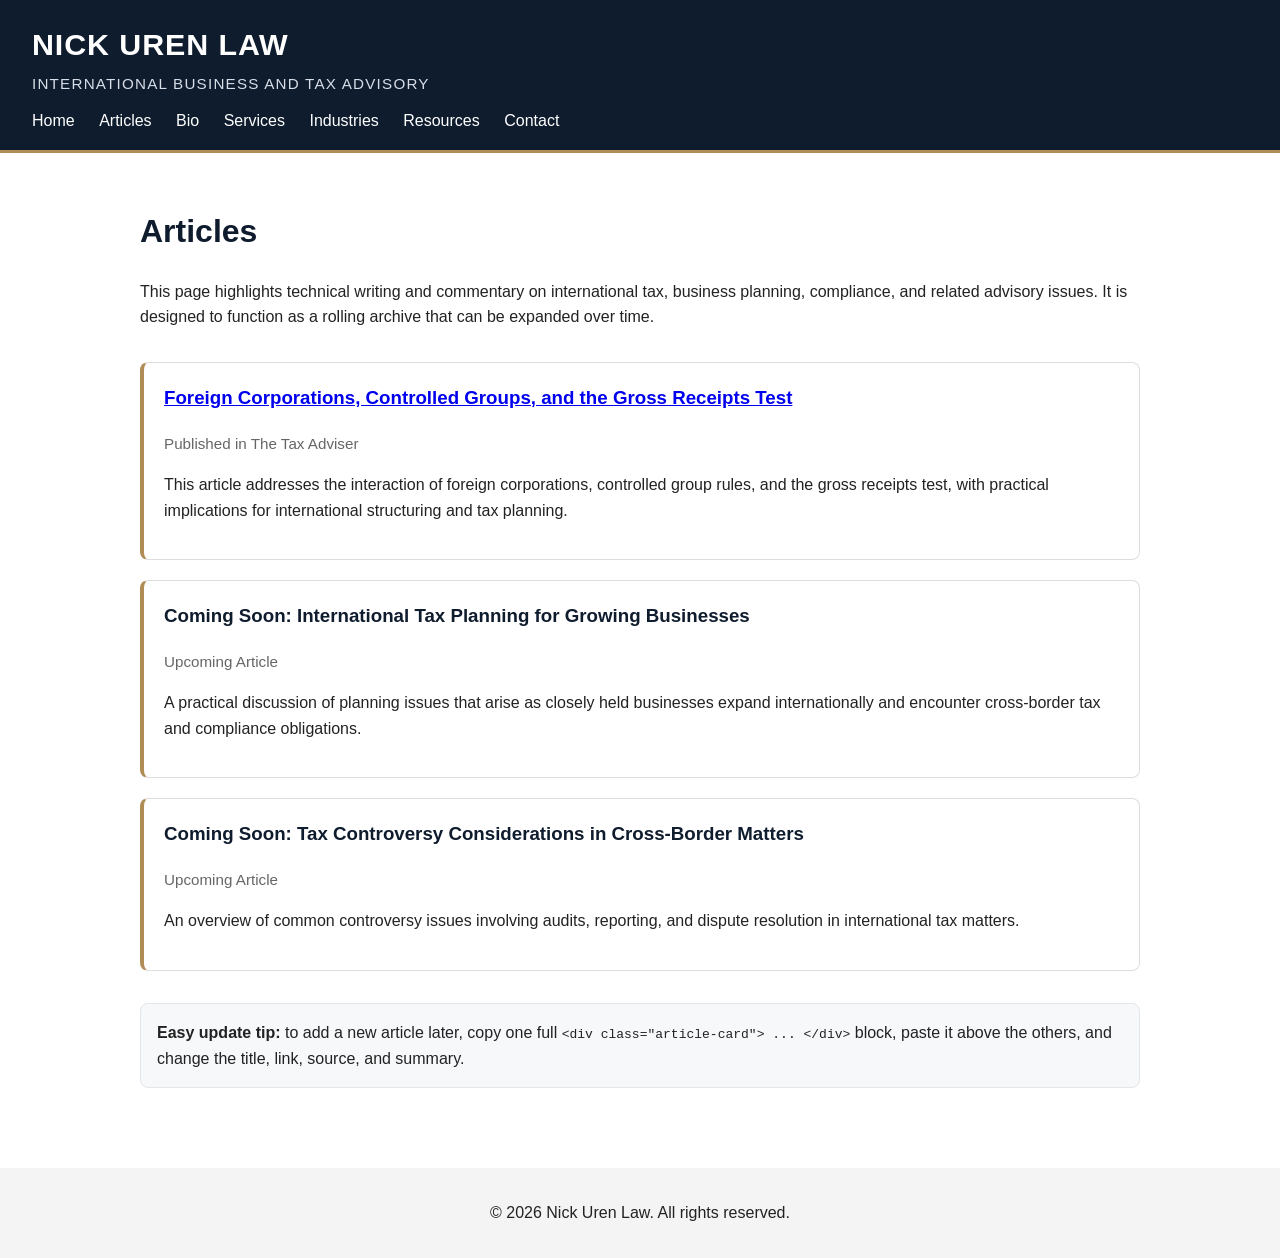
==== articles.html @ fe116cc5 "Add files via upload" ====
<!DOCTYPE html>
<html lang="en">
<head>
  <meta charset="UTF-8">
  <meta name="viewport" content="width=device-width, initial-scale=1.0">
  <title>Articles | Nick Uren Law</title>
  <style>
    body { font-family: Arial, sans-serif; margin: 0; line-height: 1.6; background: #ffffff; color: #222; }
    header {
      background: #0f1c2e;
      color: white;
      padding: 1.25rem 2rem 1rem 2rem;
      border-bottom: 3px solid #b08d57;
    }
    .brand { margin-bottom: 0.75rem; }
    .brand-name {
      font-size: 1.9rem;
      font-weight: 700;
      letter-spacing: 0.03em;
      text-transform: uppercase;
    }
    .brand-tagline {
      font-size: 0.95rem;
      color: #d7dee8;
      letter-spacing: 0.08em;
      text-transform: uppercase;
      margin-top: 0.2rem;
    }
    nav a { color: white; margin-right: 20px; text-decoration: none; font-weight: 500; }
    nav a:hover { text-decoration: underline; }
    .container { padding: 2rem; max-width: 1000px; margin: auto; }
    h1, h2 { color: #0f1c2e; }
    .intro { margin-bottom: 2rem; }
    .article-card {
      border: 1px solid #ddd;
      border-left: 4px solid #b08d57;
      padding: 1.25rem;
      margin-bottom: 1.25rem;
      border-radius: 8px;
      background: #fff;
    }
    .article-card h3 { margin-top: 0; color: #0f1c2e; }
    .article-meta {
      font-size: 0.95rem;
      color: #666;
      margin-bottom: 0.75rem;
    }
    .note {
      background: #f7f8fa;
      border: 1px solid #e2e5ea;
      border-radius: 8px;
      padding: 1rem;
      margin-top: 2rem;
    }
    footer { background: #f4f4f4; text-align: center; padding: 1rem; margin-top: 3rem; }
  </style>
</head>
<body>

<header>
  <div class="brand">
    <div class="brand-name">Nick Uren Law</div>
    <div class="brand-tagline">International Business and Tax Advisory</div>
  </div>
  <nav>
    <a href="index.html">Home</a>
    <a href="articles.html">Articles</a>
    <a href="bio.html">Bio</a>
    <a href="services.html">Services</a>
    <a href="industries.html">Industries</a>
    <a href="resources.html">Resources</a>
    <a href="contact.html">Contact</a>
  </nav>
</header>

<div class="container">
  <h1>Articles</h1>
  <div class="intro">
    <p>This page highlights technical writing and commentary on international tax, business planning, compliance, and related advisory issues. It is designed to function as a rolling archive that can be expanded over time.</p>
  </div>

  <div class="article-card">
    <h3>
      <a href="https://editions.thetaxadviser.com/article/Foreign+corporations%2C+controlled+groups%2C+and+the+gross+receipts+test/4680540/808397/article.html" target="_blank">
        Foreign Corporations, Controlled Groups, and the Gross Receipts Test
      </a>
    </h3>
    <div class="article-meta">Published in The Tax Adviser</div>
    <p>This article addresses the interaction of foreign corporations, controlled group rules, and the gross receipts test, with practical implications for international structuring and tax planning.</p>
  </div>

  <div class="article-card">
    <h3>Coming Soon: International Tax Planning for Growing Businesses</h3>
    <div class="article-meta">Upcoming Article</div>
    <p>A practical discussion of planning issues that arise as closely held businesses expand internationally and encounter cross-border tax and compliance obligations.</p>
  </div>

  <div class="article-card">
    <h3>Coming Soon: Tax Controversy Considerations in Cross-Border Matters</h3>
    <div class="article-meta">Upcoming Article</div>
    <p>An overview of common controversy issues involving audits, reporting, and dispute resolution in international tax matters.</p>
  </div>

  <div class="note">
    <strong>Easy update tip:</strong> to add a new article later, copy one full <code>&lt;div class="article-card"&gt; ... &lt;/div&gt;</code> block, paste it above the others, and change the title, link, source, and summary.
  </div>
</div>

<footer>
  <p>&copy; 2026 Nick Uren Law. All rights reserved.</p>
</footer>

</body>
</html>
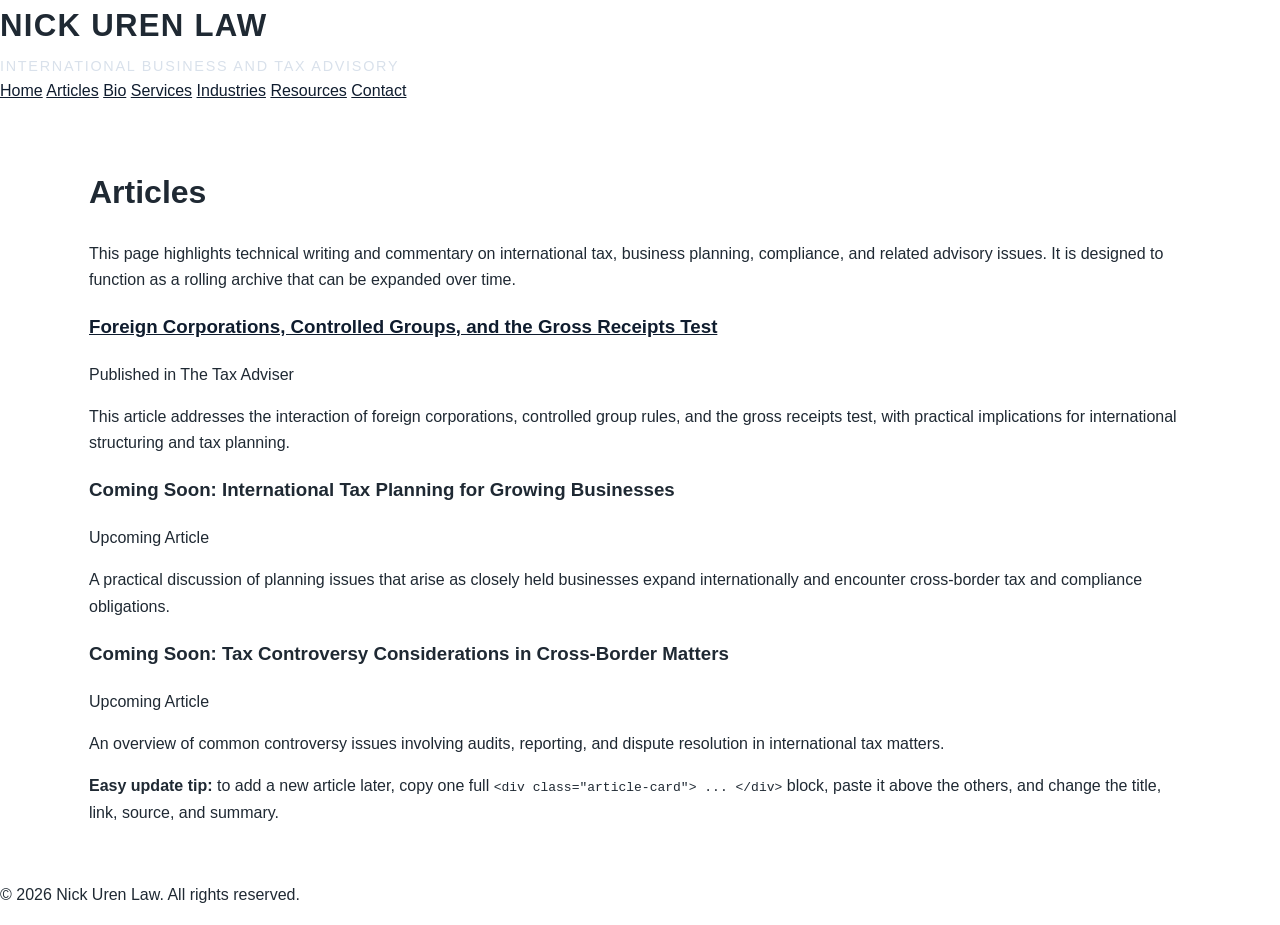
==== commit d737d9f7: "Update articles.html" ====
--- a/articles.html
+++ b/articles.html
@@ -1,59 +1,10 @@
 <!DOCTYPE html>
 <html lang="en">
 <head>
+<link rel="stylesheet" href="styles.css">
   <meta charset="UTF-8">
   <meta name="viewport" content="width=device-width, initial-scale=1.0">
   <title>Articles | Nick Uren Law</title>
-  <style>
-    body { font-family: Arial, sans-serif; margin: 0; line-height: 1.6; background: #ffffff; color: #222; }
-    header {
-      background: #0f1c2e;
-      color: white;
-      padding: 1.25rem 2rem 1rem 2rem;
-      border-bottom: 3px solid #b08d57;
-    }
-    .brand { margin-bottom: 0.75rem; }
-    .brand-name {
-      font-size: 1.9rem;
-      font-weight: 700;
-      letter-spacing: 0.03em;
-      text-transform: uppercase;
-    }
-    .brand-tagline {
-      font-size: 0.95rem;
-      color: #d7dee8;
-      letter-spacing: 0.08em;
-      text-transform: uppercase;
-      margin-top: 0.2rem;
-    }
-    nav a { color: white; margin-right: 20px; text-decoration: none; font-weight: 500; }
-    nav a:hover { text-decoration: underline; }
-    .container { padding: 2rem; max-width: 1000px; margin: auto; }
-    h1, h2 { color: #0f1c2e; }
-    .intro { margin-bottom: 2rem; }
-    .article-card {
-      border: 1px solid #ddd;
-      border-left: 4px solid #b08d57;
-      padding: 1.25rem;
-      margin-bottom: 1.25rem;
-      border-radius: 8px;
-      background: #fff;
-    }
-    .article-card h3 { margin-top: 0; color: #0f1c2e; }
-    .article-meta {
-      font-size: 0.95rem;
-      color: #666;
-      margin-bottom: 0.75rem;
-    }
-    .note {
-      background: #f7f8fa;
-      border: 1px solid #e2e5ea;
-      border-radius: 8px;
-      padding: 1rem;
-      margin-top: 2rem;
-    }
-    footer { background: #f4f4f4; text-align: center; padding: 1rem; margin-top: 3rem; }
-  </style>
 </head>
 <body>
 
@@ -111,4 +62,4 @@
 </footer>
 
 </body>
-</html>+</html>
--- a/styles.css
+++ b/styles.css
@@ -0,0 +1,355 @@
+:root {
+  --navy: #0f1c2e;
+  --navy-2: #16263c;
+  --gold: #b08d57;
+  --gold-light: #d7c19a;
+  --text: #1f2933;
+  --muted: #5b6773;
+  --line: #d9dee5;
+  --soft: #f5f7fa;
+  --white: #ffffff;
+  --shadow: 0 10px 30px rgba(15, 28, 46, 0.08);
+}
+
+* {
+  box-sizing: border-box;
+}
+
+html {
+  scroll-behavior: smooth;
+}
+
+body {
+  margin: 0;
+  font-family: Arial, sans-serif;
+  color: var(--text);
+  background: #ffffff;
+  line-height: 1.65;
+}
+
+a {
+  color: var(--navy);
+}
+
+a:hover {
+  opacity: 0.85;
+}
+
+.site-header {
+  background: linear-gradient(180deg, var(--navy), var(--navy-2));
+  color: var(--white);
+  border-bottom: 3px solid var(--gold);
+  position: sticky;
+  top: 0;
+  z-index: 1000;
+}
+
+.header-inner {
+  max-width: 1150px;
+  margin: 0 auto;
+  padding: 1.1rem 1.5rem 0.95rem 1.5rem;
+}
+
+.brand-link {
+  display: inline-block;
+  text-decoration: none;
+  color: var(--white);
+  margin-bottom: 0.8rem;
+}
+
+.brand-name {
+  font-size: 1.95rem;
+  font-weight: 700;
+  letter-spacing: 0.04em;
+  text-transform: uppercase;
+}
+
+.brand-tagline {
+  font-size: 0.9rem;
+  color: #d9e1eb;
+  letter-spacing: 0.12em;
+  text-transform: uppercase;
+  margin-top: 0.2rem;
+}
+
+.site-nav {
+  display: flex;
+  flex-wrap: wrap;
+  gap: 1rem 1.25rem;
+}
+
+.site-nav a {
+  color: var(--white);
+  text-decoration: none;
+  font-weight: 600;
+  font-size: 0.98rem;
+  padding-bottom: 0.2rem;
+  border-bottom: 2px solid transparent;
+}
+
+.site-nav a:hover,
+.site-nav a.active {
+  border-bottom-color: var(--gold-light);
+}
+
+.container {
+  max-width: 1150px;
+  margin: 0 auto;
+  padding: 2.5rem 1.5rem;
+}
+
+.hero {
+  display: grid;
+  grid-template-columns: 280px 1fr;
+  gap: 2.5rem;
+  align-items: center;
+  padding: 2rem;
+  background: linear-gradient(180deg, #ffffff, #fbfcfe);
+  border: 1px solid var(--line);
+  border-radius: 14px;
+  box-shadow: var(--shadow);
+}
+
+.hero img {
+  width: 100%;
+  max-width: 280px;
+  border-radius: 12px;
+  border: 1px solid var(--line);
+}
+
+.eyebrow {
+  color: var(--gold);
+  text-transform: uppercase;
+  letter-spacing: 0.12em;
+  font-size: 0.85rem;
+  font-weight: 700;
+}
+
+.hero h1,
+.page-title {
+  font-family: Georgia, "Times New Roman", serif;
+  color: var(--navy);
+  line-height: 1.15;
+  margin: 0.4rem 0 1rem 0;
+}
+
+.hero h1 {
+  font-size: 2.5rem;
+}
+
+.lead {
+  font-size: 1.1rem;
+  color: var(--muted);
+  max-width: 740px;
+}
+
+.hero-actions {
+  display: flex;
+  flex-wrap: wrap;
+  gap: 0.85rem;
+  margin-top: 1.25rem;
+}
+
+.button-primary,
+.button-secondary {
+  display: inline-block;
+  text-decoration: none;
+  padding: 0.85rem 1.15rem;
+  border-radius: 8px;
+  font-weight: 700;
+}
+
+.button-primary {
+  background: var(--navy);
+  color: var(--white);
+}
+
+.button-secondary {
+  background: var(--soft);
+  color: var(--navy);
+  border: 1px solid var(--line);
+}
+
+.credential-strip {
+  display: grid;
+  grid-template-columns: repeat(4, 1fr);
+  gap: 1rem;
+  margin-top: 1.5rem;
+}
+
+.credential {
+  background: var(--soft);
+  border: 1px solid var(--line);
+  border-radius: 10px;
+  padding: 1rem;
+  font-size: 0.96rem;
+  color: var(--navy);
+  font-weight: 600;
+}
+
+.section {
+  margin-top: 3rem;
+}
+
+.section-title {
+  font-family: Georgia, "Times New Roman", serif;
+  color: var(--navy);
+  font-size: 1.85rem;
+  margin-bottom: 0.5rem;
+}
+
+.section-intro {
+  color: var(--muted);
+  max-width: 760px;
+  margin-bottom: 1.35rem;
+}
+
+.grid-3 {
+  display: grid;
+  grid-template-columns: repeat(3, 1fr);
+  gap: 1.25rem;
+}
+
+.grid-2 {
+  display: grid;
+  grid-template-columns: repeat(2, 1fr);
+  gap: 1.25rem;
+}
+
+.card {
+  background: var(--white);
+  border: 1px solid var(--line);
+  border-radius: 12px;
+  padding: 1.35rem;
+  box-shadow: var(--shadow);
+}
+
+.card h3,
+.card h2 {
+  margin-top: 0;
+  color: var(--navy);
+  font-family: Georgia, "Times New Roman", serif;
+}
+
+.card p:last-child {
+  margin-bottom: 0;
+}
+
+.list-clean {
+  margin: 0;
+  padding-left: 1.1rem;
+}
+
+.band {
+  background: var(--soft);
+  border-top: 1px solid var(--line);
+  border-bottom: 1px solid var(--line);
+}
+
+.quote-box {
+  background: #fcfbf8;
+  border-left: 4px solid var(--gold);
+  border-radius: 10px;
+  padding: 1.25rem;
+  color: var(--muted);
+}
+
+.site-footer {
+  margin-top: 4rem;
+  background: var(--navy);
+  color: #e7edf5;
+  border-top: 3px solid var(--gold);
+}
+
+.footer-inner {
+  max-width: 1150px;
+  margin: 0 auto;
+  padding: 2rem 1.5rem;
+}
+
+.footer-grid {
+  display: grid;
+  grid-template-columns: 1.4fr 1fr 1fr;
+  gap: 1.5rem;
+}
+
+.site-footer h4 {
+  margin-top: 0;
+  margin-bottom: 0.7rem;
+  color: #ffffff;
+  font-size: 1rem;
+}
+
+.site-footer a {
+  color: #e7edf5;
+  text-decoration: none;
+}
+
+.site-footer a:hover {
+  text-decoration: underline;
+}
+
+.footer-links,
+.footer-meta {
+  list-style: none;
+  padding: 0;
+  margin: 0;
+}
+
+.footer-links li,
+.footer-meta li {
+  margin-bottom: 0.45rem;
+}
+
+.disclaimer {
+  margin-top: 1.5rem;
+  padding-top: 1rem;
+  border-top: 1px solid rgba(255,255,255,0.15);
+  font-size: 0.88rem;
+  color: #d7dee8;
+}
+
+.copyright {
+  margin-top: 0.85rem;
+  font-size: 0.88rem;
+  color: #cfd7e3;
+}
+
+.page-header {
+  margin-bottom: 1.5rem;
+}
+
+.page-title {
+  font-size: 2.2rem;
+  margin-bottom: 0.65rem;
+}
+
+.page-subtitle {
+  color: var(--muted);
+  max-width: 760px;
+}
+
+@media (max-width: 920px) {
+  .hero,
+  .grid-3,
+  .grid-2,
+  .credential-strip,
+  .footer-grid {
+    grid-template-columns: 1fr;
+  }
+
+  .hero {
+    padding: 1.5rem;
+  }
+
+  .hero h1 {
+    font-size: 2rem;
+  }
+
+  .header-inner,
+  .container,
+  .footer-inner {
+    padding-left: 1rem;
+    padding-right: 1rem;
+  }
+}
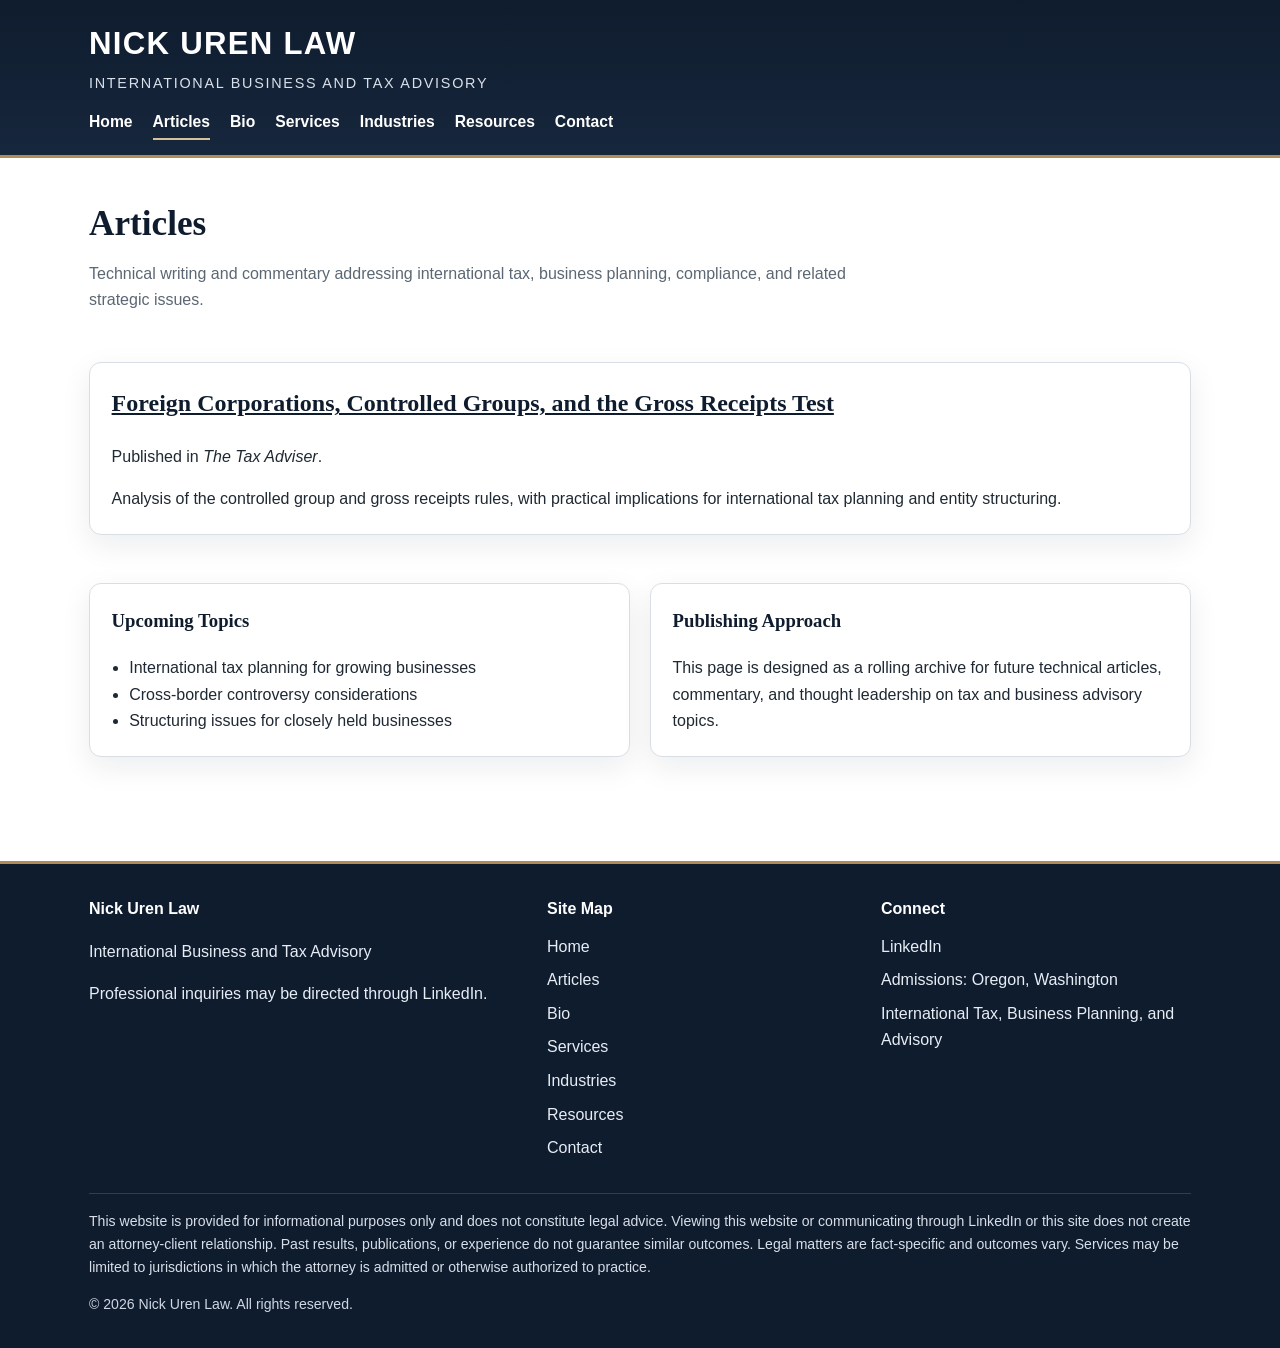
==== commit 6e30331c: "Update articles.html" ====
--- a/articles.html
+++ b/articles.html
@@ -1,64 +1,112 @@
 <!DOCTYPE html>
 <html lang="en">
 <head>
-<link rel="stylesheet" href="styles.css">
   <meta charset="UTF-8">
   <meta name="viewport" content="width=device-width, initial-scale=1.0">
   <title>Articles | Nick Uren Law</title>
+  <meta name="description" content="Articles and technical commentary by Nick Uren Law on international tax, business planning, compliance, and related advisory matters.">
+  <link rel="stylesheet" href="styles.css">
 </head>
 <body>
 
-<header>
-  <div class="brand">
-    <div class="brand-name">Nick Uren Law</div>
-    <div class="brand-tagline">International Business and Tax Advisory</div>
+<header class="site-header">
+  <div class="header-inner">
+    <a href="index.html" class="brand-link">
+      <div class="brand-name">Nick Uren Law</div>
+      <div class="brand-tagline">International Business and Tax Advisory</div>
+    </a>
+    <nav class="site-nav">
+      <a href="index.html">Home</a>
+      <a href="articles.html" class="active">Articles</a>
+      <a href="bio.html">Bio</a>
+      <a href="services.html">Services</a>
+      <a href="industries.html">Industries</a>
+      <a href="resources.html">Resources</a>
+      <a href="contact.html">Contact</a>
+    </nav>
   </div>
-  <nav>
-    <a href="index.html">Home</a>
-    <a href="articles.html">Articles</a>
-    <a href="bio.html">Bio</a>
-    <a href="services.html">Services</a>
-    <a href="industries.html">Industries</a>
-    <a href="resources.html">Resources</a>
-    <a href="contact.html">Contact</a>
-  </nav>
 </header>
 
-<div class="container">
-  <h1>Articles</h1>
-  <div class="intro">
-    <p>This page highlights technical writing and commentary on international tax, business planning, compliance, and related advisory issues. It is designed to function as a rolling archive that can be expanded over time.</p>
+<main class="container">
+  <div class="page-header">
+    <h1 class="page-title">Articles</h1>
+    <p class="page-subtitle">
+      Technical writing and commentary addressing international tax, business planning, compliance, and related strategic issues.
+    </p>
   </div>
 
-  <div class="article-card">
-    <h3>
-      <a href="https://editions.thetaxadviser.com/article/Foreign+corporations%2C+controlled+groups%2C+and+the+gross+receipts+test/4680540/808397/article.html" target="_blank">
-        Foreign Corporations, Controlled Groups, and the Gross Receipts Test
-      </a>
-    </h3>
-    <div class="article-meta">Published in The Tax Adviser</div>
-    <p>This article addresses the interaction of foreign corporations, controlled group rules, and the gross receipts test, with practical implications for international structuring and tax planning.</p>
+  <section class="section">
+    <div class="card">
+      <h2>
+        <a href="https://editions.thetaxadviser.com/article/Foreign+corporations%2C+controlled+groups%2C+and+the+gross+receipts+test/4680540/808397/article.html" target="_blank">
+          Foreign Corporations, Controlled Groups, and the Gross Receipts Test
+        </a>
+      </h2>
+      <p>Published in <em>The Tax Adviser</em>.</p>
+      <p>
+        Analysis of the controlled group and gross receipts rules, with practical implications for international tax planning and entity structuring.
+      </p>
+    </div>
+  </section>
+
+  <section class="section">
+    <div class="grid-2">
+      <div class="card">
+        <h3>Upcoming Topics</h3>
+        <ul class="list-clean">
+          <li>International tax planning for growing businesses</li>
+          <li>Cross-border controversy considerations</li>
+          <li>Structuring issues for closely held businesses</li>
+        </ul>
+      </div>
+      <div class="card">
+        <h3>Publishing Approach</h3>
+        <p>
+          This page is designed as a rolling archive for future technical articles, commentary, and thought leadership on tax and business advisory topics.
+        </p>
+      </div>
+    </div>
+  </section>
+</main>
+
+<footer class="site-footer">
+  <div class="footer-inner">
+    <div class="footer-grid">
+      <div>
+        <h4>Nick Uren Law</h4>
+        <p>International Business and Tax Advisory</p>
+        <p>Professional inquiries may be directed through LinkedIn.</p>
+      </div>
+      <div>
+        <h4>Site Map</h4>
+        <ul class="footer-links">
+          <li><a href="index.html">Home</a></li>
+          <li><a href="articles.html">Articles</a></li>
+          <li><a href="bio.html">Bio</a></li>
+          <li><a href="services.html">Services</a></li>
+          <li><a href="industries.html">Industries</a></li>
+          <li><a href="resources.html">Resources</a></li>
+          <li><a href="contact.html">Contact</a></li>
+        </ul>
+      </div>
+      <div>
+        <h4>Connect</h4>
+        <ul class="footer-meta">
+          <li><a href="https://www.linkedin.com/in/nickuren/" target="_blank">LinkedIn</a></li>
+          <li>Admissions: Oregon, Washington</li>
+          <li>International Tax, Business Planning, and Advisory</li>
+        </ul>
+      </div>
+    </div>
+
+    <div class="disclaimer">
+      This website is provided for informational purposes only and does not constitute legal advice. Viewing this website or communicating through LinkedIn or this site does not create an attorney-client relationship. Past results, publications, or experience do not guarantee similar outcomes. Legal matters are fact-specific and outcomes vary. Services may be limited to jurisdictions in which the attorney is admitted or otherwise authorized to practice.
+    </div>
+
+    <div class="copyright">
+      &copy; 2026 Nick Uren Law. All rights reserved.
+    </div>
   </div>
-
-  <div class="article-card">
-    <h3>Coming Soon: International Tax Planning for Growing Businesses</h3>
-    <div class="article-meta">Upcoming Article</div>
-    <p>A practical discussion of planning issues that arise as closely held businesses expand internationally and encounter cross-border tax and compliance obligations.</p>
-  </div>
-
-  <div class="article-card">
-    <h3>Coming Soon: Tax Controversy Considerations in Cross-Border Matters</h3>
-    <div class="article-meta">Upcoming Article</div>
-    <p>An overview of common controversy issues involving audits, reporting, and dispute resolution in international tax matters.</p>
-  </div>
-
-  <div class="note">
-    <strong>Easy update tip:</strong> to add a new article later, copy one full <code>&lt;div class="article-card"&gt; ... &lt;/div&gt;</code> block, paste it above the others, and change the title, link, source, and summary.
-  </div>
-</div>
-
-<footer>
-  <p>&copy; 2026 Nick Uren Law. All rights reserved.</p>
 </footer>
 
 </body>
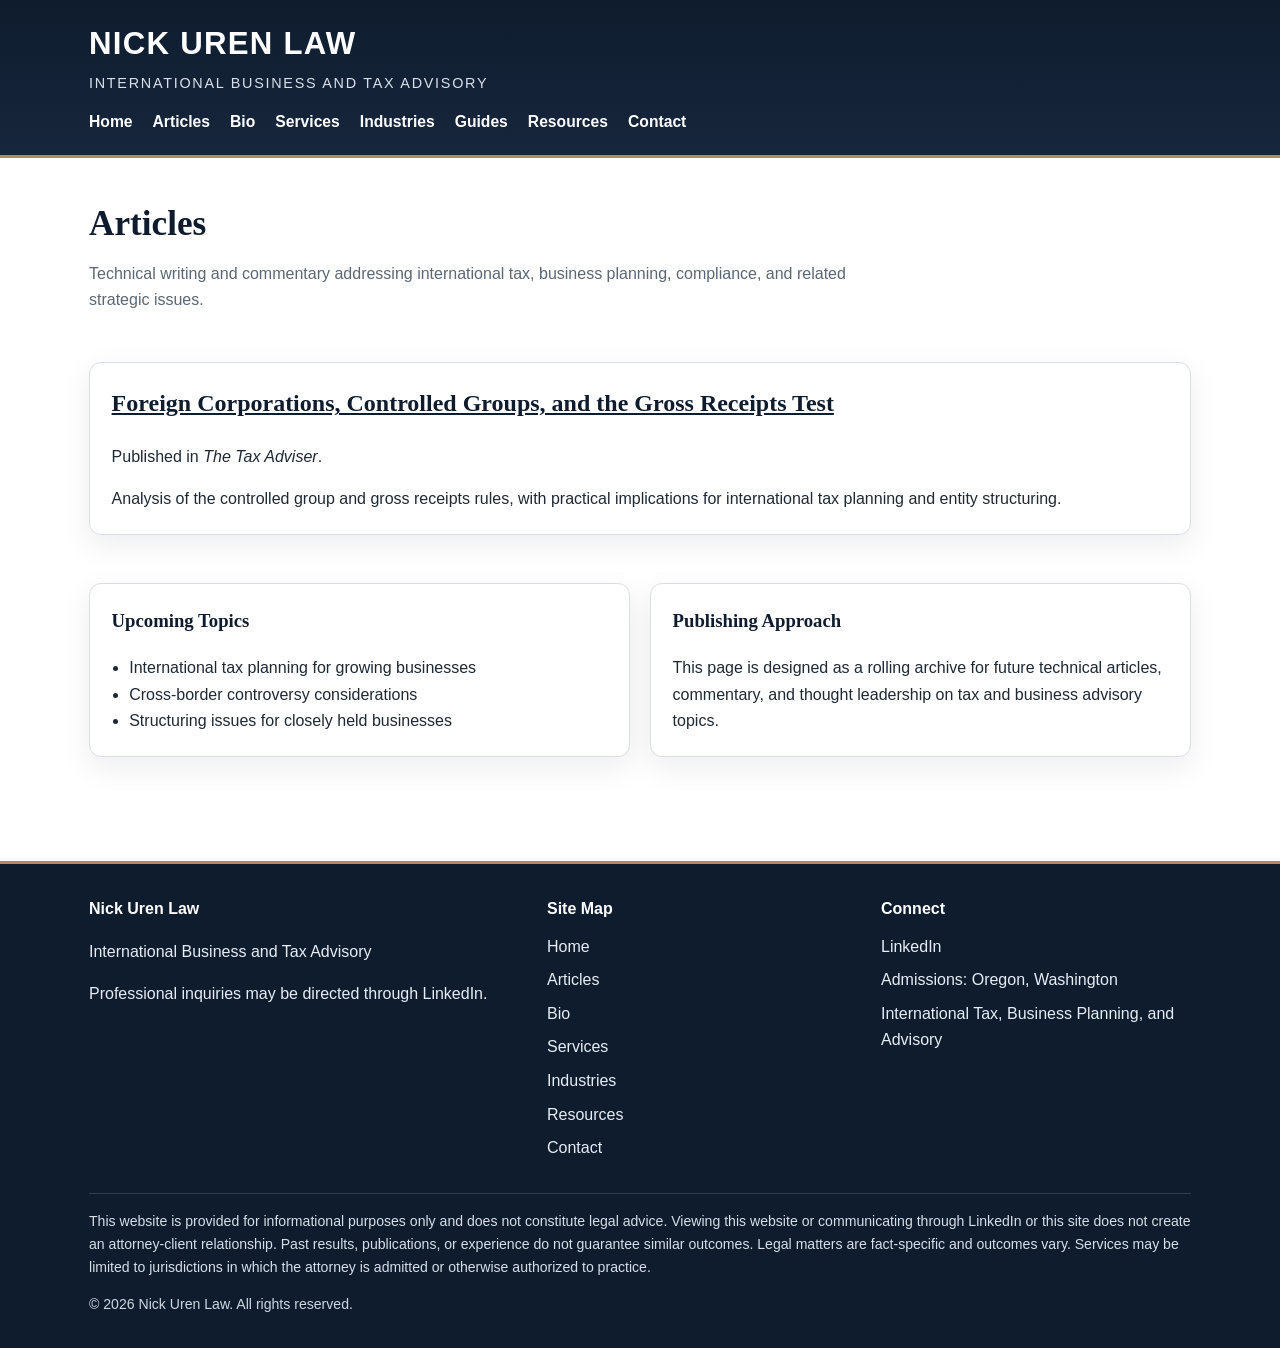
==== commit ea54b392: "Update articles.html" ====
--- a/articles.html
+++ b/articles.html
@@ -16,14 +16,26 @@
       <div class="brand-tagline">International Business and Tax Advisory</div>
     </a>
     <nav class="site-nav">
-      <a href="index.html">Home</a>
-      <a href="articles.html" class="active">Articles</a>
-      <a href="bio.html">Bio</a>
-      <a href="services.html">Services</a>
-      <a href="industries.html">Industries</a>
-      <a href="resources.html">Resources</a>
-      <a href="contact.html">Contact</a>
-    </nav>
+  <a href="index.html">Home</a>
+  <a href="articles.html">Articles</a>
+  <a href="bio.html">Bio</a>
+  <a href="services.html">Services</a>
+  <a href="industries.html">Industries</a>
+
+  <div class="dropdown">
+    <a href="#" class="dropdown-toggle">Guides</a>
+    <div class="dropdown-menu">
+      <a href="small-medium-business-international-tax.html">International Tax Issues for Small and Medium Business</a>
+      <a href="international-tax-issues-for-individuals.html">International Tax Issues for Individuals</a>
+      <a href="outbound-investments.html">Outbound Investments and Foreign Property</a>
+      <a href="foreign-retirement-and-trust-reporting.html">Foreign Retirement, Pensions, and Trust Reporting</a>
+      <a href="inbound-guidebook.html">Inbound Guidebook</a>
+    </div>
+  </div>
+
+  <a href="resources.html">Resources</a>
+  <a href="contact.html">Contact</a>
+</nav>
   </div>
 </header>
 
--- a/styles.css
+++ b/styles.css
@@ -92,6 +92,60 @@
   border-bottom-color: var(--gold-light);
 }
 
+.dropdown {
+  position: relative;
+  display: inline-block;
+}
+
+.dropdown-toggle {
+  color: var(--white);
+  text-decoration: none;
+  font-weight: 600;
+  font-size: 0.98rem;
+  padding-bottom: 0.2rem;
+  border-bottom: 2px solid transparent;
+  cursor: pointer;
+  display: inline-block;
+}
+
+.dropdown-toggle:hover {
+  border-bottom-color: var(--gold-light);
+}
+
+.dropdown-menu {
+  display: none;
+  position: absolute;
+  top: 100%;
+  left: 0;
+  min-width: 320px;
+  background: var(--white);
+  border: 1px solid var(--line);
+  border-radius: 10px;
+  box-shadow: var(--shadow);
+  padding: 0.5rem 0;
+  z-index: 2000;
+}
+
+.dropdown-menu a {
+  display: block;
+  color: var(--navy);
+  text-decoration: none;
+  font-weight: 600;
+  font-size: 0.95rem;
+  padding: 0.75rem 1rem;
+  border-bottom: none;
+  white-space: normal;
+}
+
+.dropdown-menu a:hover {
+  background: var(--soft);
+  border-bottom: none;
+}
+
+.dropdown:hover .dropdown-menu {
+  display: block;
+}
+
 .container {
   max-width: 1150px;
   margin: 0 auto;
@@ -352,4 +406,4 @@
     padding-left: 1rem;
     padding-right: 1rem;
   }
-}+}
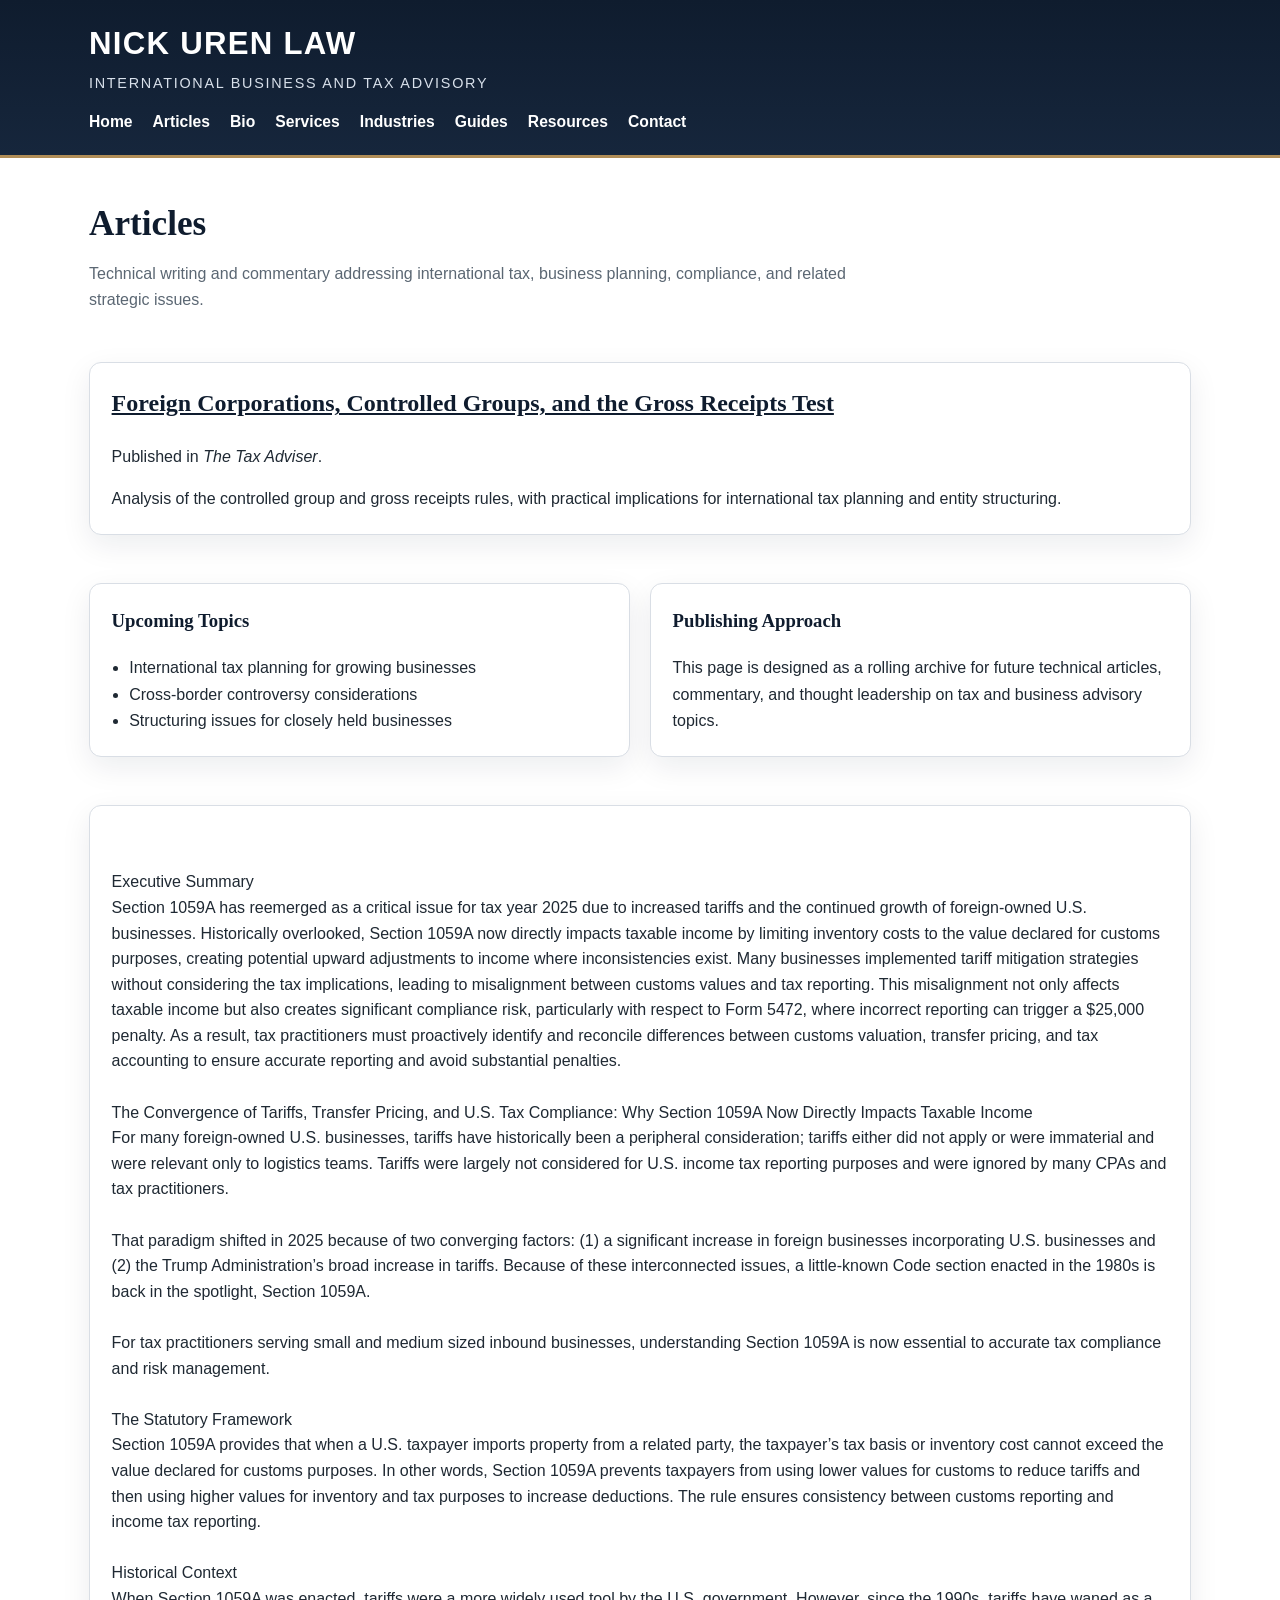
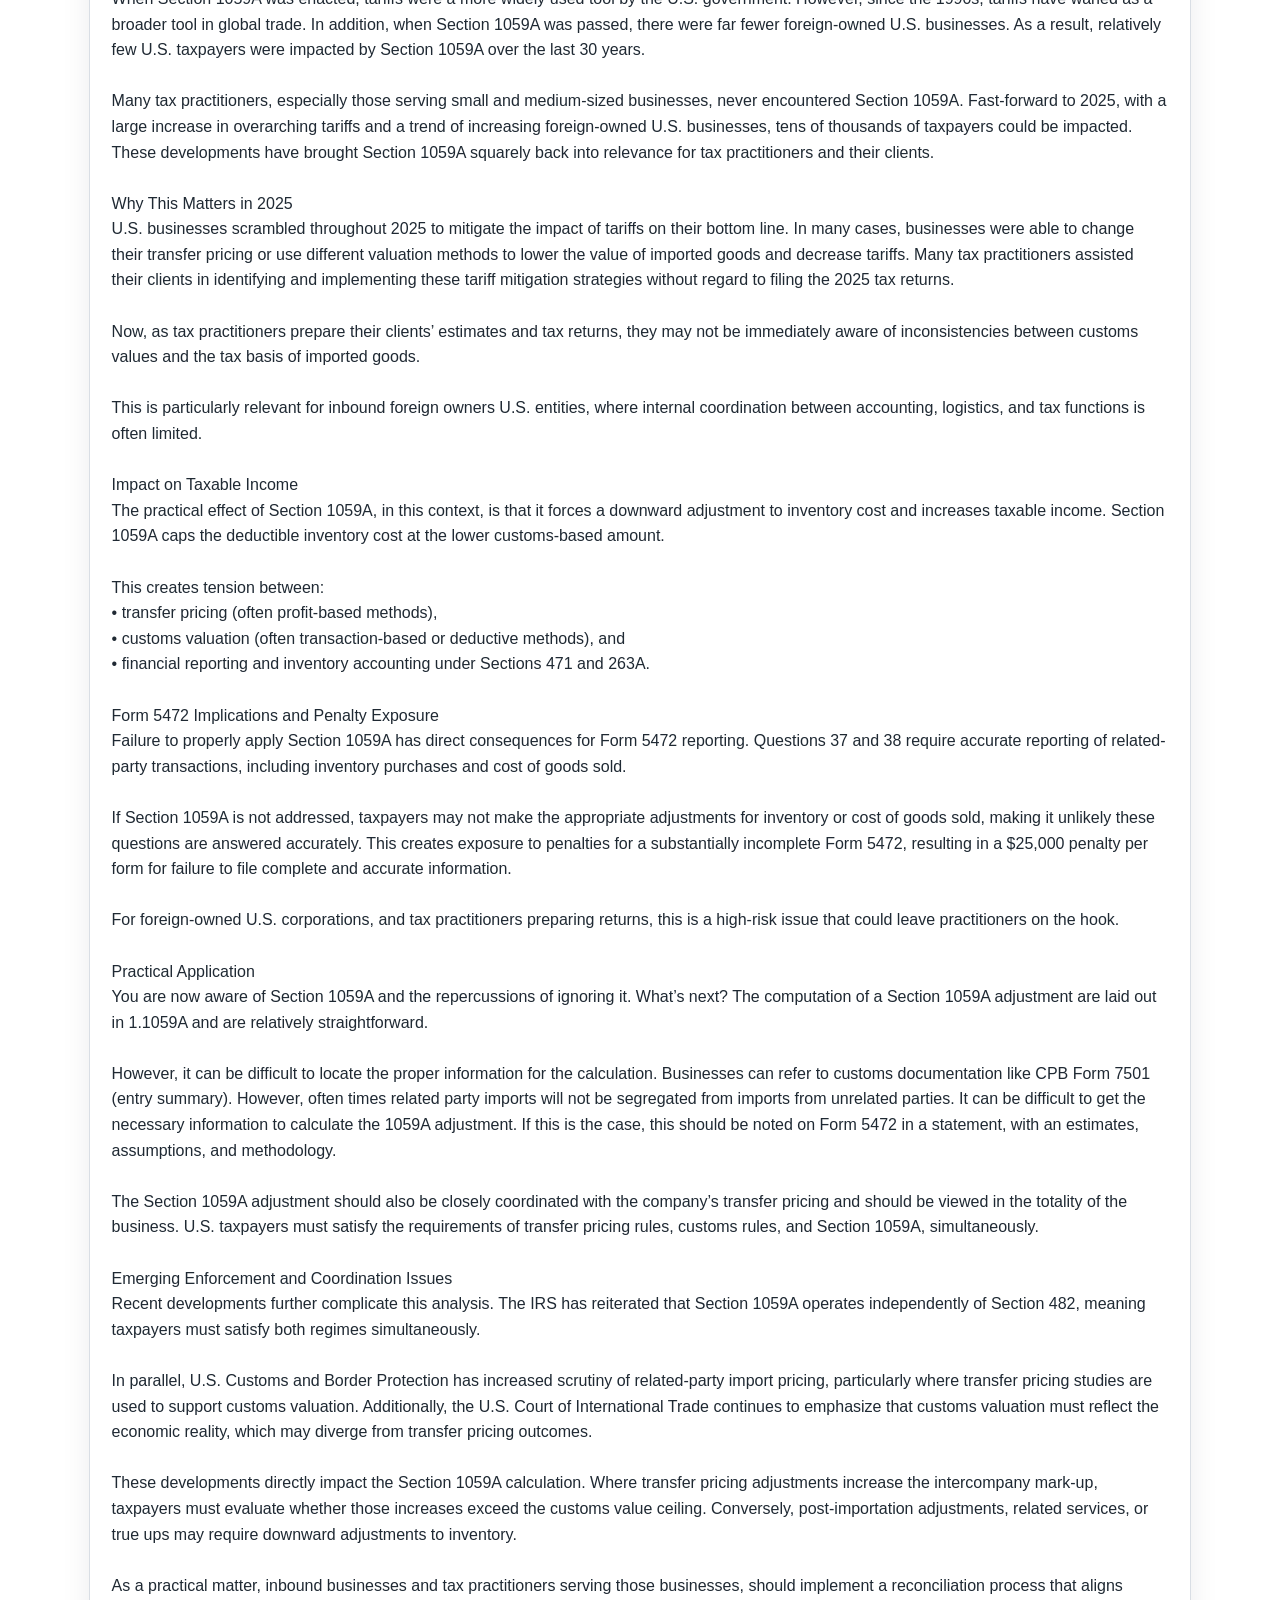
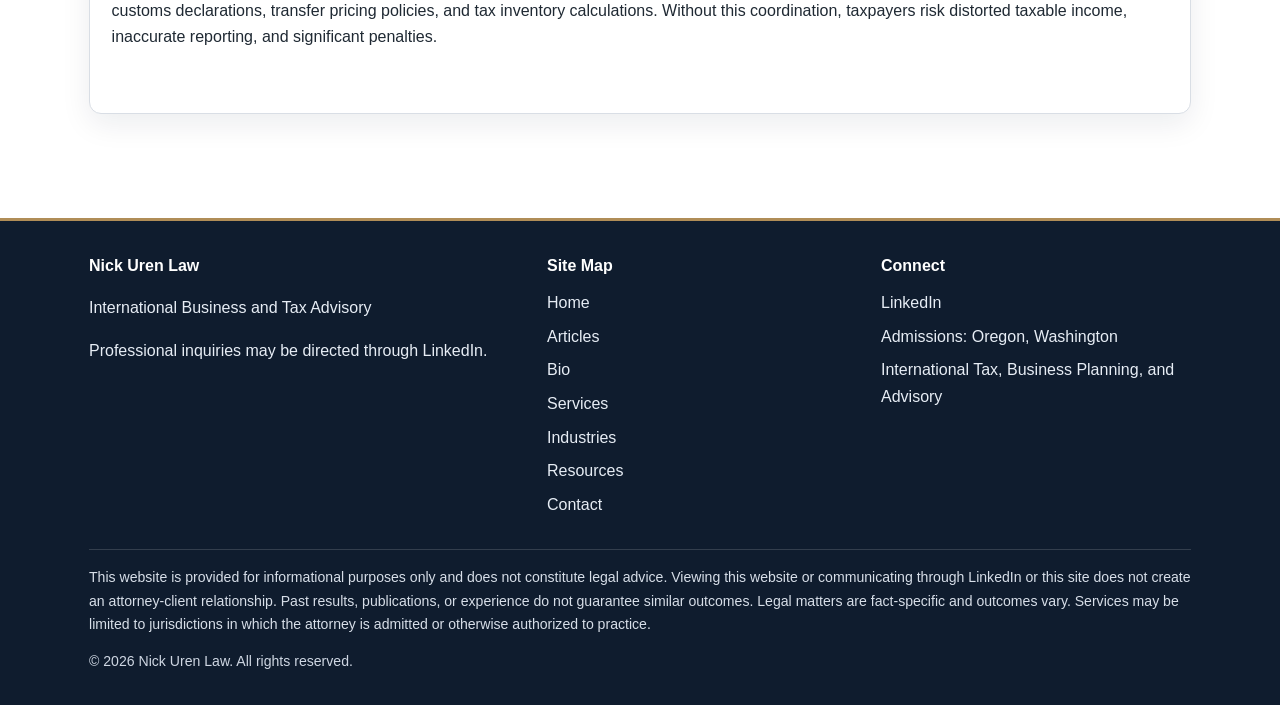
==== commit e1287c92: "Update articles.html" ====
--- a/articles.html
+++ b/articles.html
@@ -30,6 +30,7 @@
       <a href="outbound-investments.html">Outbound Investments and Foreign Property</a>
       <a href="foreign-retirement-and-trust-reporting.html">Foreign Retirement, Pensions, and Trust Reporting</a>
       <a href="inbound-guidebook.html">Inbound Guidebook</a>
+      <a href="tariff-updates.html">Tariff Updates</a>
     </div>
   </div>
 
@@ -79,6 +80,73 @@
       </div>
     </div>
   </section>
+
+<section class="section">
+  <div class="card">
+
+<pre style="white-space: pre-wrap; font-family: inherit; line-height: 1.6;">
+
+Executive Summary
+Section 1059A has reemerged as a critical issue for tax year 2025 due to increased tariffs and the continued growth of foreign-owned U.S. businesses. Historically overlooked, Section 1059A now directly impacts taxable income by limiting inventory costs to the value declared for customs purposes, creating potential upward adjustments to income where inconsistencies exist. Many businesses implemented tariff mitigation strategies without considering the tax implications, leading to misalignment between customs values and tax reporting. This misalignment not only affects taxable income but also creates significant compliance risk, particularly with respect to Form 5472, where incorrect reporting can trigger a $25,000 penalty. As a result, tax practitioners must proactively identify and reconcile differences between customs valuation, transfer pricing, and tax accounting to ensure accurate reporting and avoid substantial penalties.
+
+The Convergence of Tariffs, Transfer Pricing, and U.S. Tax Compliance: Why Section 1059A Now Directly Impacts Taxable Income
+For many foreign-owned U.S. businesses, tariffs have historically been a peripheral consideration; tariffs either did not apply or were immaterial and were relevant only to logistics teams. Tariffs were largely not considered for U.S. income tax reporting purposes and were ignored by many CPAs and tax practitioners.
+
+That paradigm shifted in 2025 because of two converging factors: (1) a significant increase in foreign businesses incorporating U.S. businesses and (2) the Trump Administration’s broad increase in tariffs. Because of these interconnected issues, a little-known Code section enacted in the 1980s is back in the spotlight, Section 1059A.
+
+For tax practitioners serving small and medium sized inbound businesses, understanding Section 1059A is now essential to accurate tax compliance and risk management.
+
+The Statutory Framework
+Section 1059A provides that when a U.S. taxpayer imports property from a related party, the taxpayer’s tax basis or inventory cost cannot exceed the value declared for customs purposes. In other words, Section 1059A prevents taxpayers from using lower values for customs to reduce tariffs and then using higher values for inventory and tax purposes to increase deductions. The rule ensures consistency between customs reporting and income tax reporting.
+
+Historical Context
+When Section 1059A was enacted, tariffs were a more widely used tool by the U.S. government. However, since the 1990s, tariffs have waned as a broader tool in global trade. In addition, when Section 1059A was passed, there were far fewer foreign-owned U.S. businesses. As a result, relatively few U.S. taxpayers were impacted by Section 1059A over the last 30 years.
+
+Many tax practitioners, especially those serving small and medium-sized businesses, never encountered Section 1059A. Fast-forward to 2025, with a large increase in overarching tariffs and a trend of increasing foreign-owned U.S. businesses, tens of thousands of taxpayers could be impacted. These developments have brought Section 1059A squarely back into relevance for tax practitioners and their clients.
+
+Why This Matters in 2025
+U.S. businesses scrambled throughout 2025 to mitigate the impact of tariffs on their bottom line. In many cases, businesses were able to change their transfer pricing or use different valuation methods to lower the value of imported goods and decrease tariffs. Many tax practitioners assisted their clients in identifying and implementing these tariff mitigation strategies without regard to filing the 2025 tax returns.
+
+Now, as tax practitioners prepare their clients’ estimates and tax returns, they may not be immediately aware of inconsistencies between customs values and the tax basis of imported goods.
+
+This is particularly relevant for inbound foreign owners U.S. entities, where internal coordination between accounting, logistics, and tax functions is often limited.
+
+Impact on Taxable Income
+The practical effect of Section 1059A, in this context, is that it forces a downward adjustment to inventory cost and increases taxable income. Section 1059A caps the deductible inventory cost at the lower customs-based amount.
+
+This creates tension between:
+• transfer pricing (often profit-based methods),
+• customs valuation (often transaction-based or deductive methods), and
+• financial reporting and inventory accounting under Sections 471 and 263A.
+
+Form 5472 Implications and Penalty Exposure
+Failure to properly apply Section 1059A has direct consequences for Form 5472 reporting. Questions 37 and 38 require accurate reporting of related-party transactions, including inventory purchases and cost of goods sold.
+
+If Section 1059A is not addressed, taxpayers may not make the appropriate adjustments for inventory or cost of goods sold, making it unlikely these questions are answered accurately. This creates exposure to penalties for a substantially incomplete Form 5472, resulting in a $25,000 penalty per form for failure to file complete and accurate information.
+
+For foreign-owned U.S. corporations, and tax practitioners preparing returns, this is a high-risk issue that could leave practitioners on the hook.
+
+Practical Application
+You are now aware of Section 1059A and the repercussions of ignoring it. What’s next? The computation of a Section 1059A adjustment are laid out in 1.1059A and are relatively straightforward.
+
+However, it can be difficult to locate the proper information for the calculation. Businesses can refer to customs documentation like CPB Form 7501 (entry summary). However, often times related party imports will not be segregated from imports from unrelated parties. It can be difficult to get the necessary information to calculate the 1059A adjustment. If this is the case, this should be noted on Form 5472 in a statement, with an estimates, assumptions, and methodology.
+
+The Section 1059A adjustment should also be closely coordinated with the company’s transfer pricing and should be viewed in the totality of the business. U.S. taxpayers must satisfy the requirements of transfer pricing rules, customs rules, and Section 1059A, simultaneously.
+
+Emerging Enforcement and Coordination Issues
+Recent developments further complicate this analysis. The IRS has reiterated that Section 1059A operates independently of Section 482, meaning taxpayers must satisfy both regimes simultaneously.
+
+In parallel, U.S. Customs and Border Protection has increased scrutiny of related-party import pricing, particularly where transfer pricing studies are used to support customs valuation. Additionally, the U.S. Court of International Trade continues to emphasize that customs valuation must reflect the economic reality, which may diverge from transfer pricing outcomes.
+
+These developments directly impact the Section 1059A calculation. Where transfer pricing adjustments increase the intercompany mark-up, taxpayers must evaluate whether those increases exceed the customs value ceiling. Conversely, post-importation adjustments, related services, or true ups may require downward adjustments to inventory.
+
+As a practical matter, inbound businesses and tax practitioners serving those businesses, should implement a reconciliation process that aligns customs declarations, transfer pricing policies, and tax inventory calculations. Without this coordination, taxpayers risk distorted taxable income, inaccurate reporting, and significant penalties.
+
+</pre>
+
+  </div>
+</section>
+  
 </main>
 
 <footer class="site-footer">
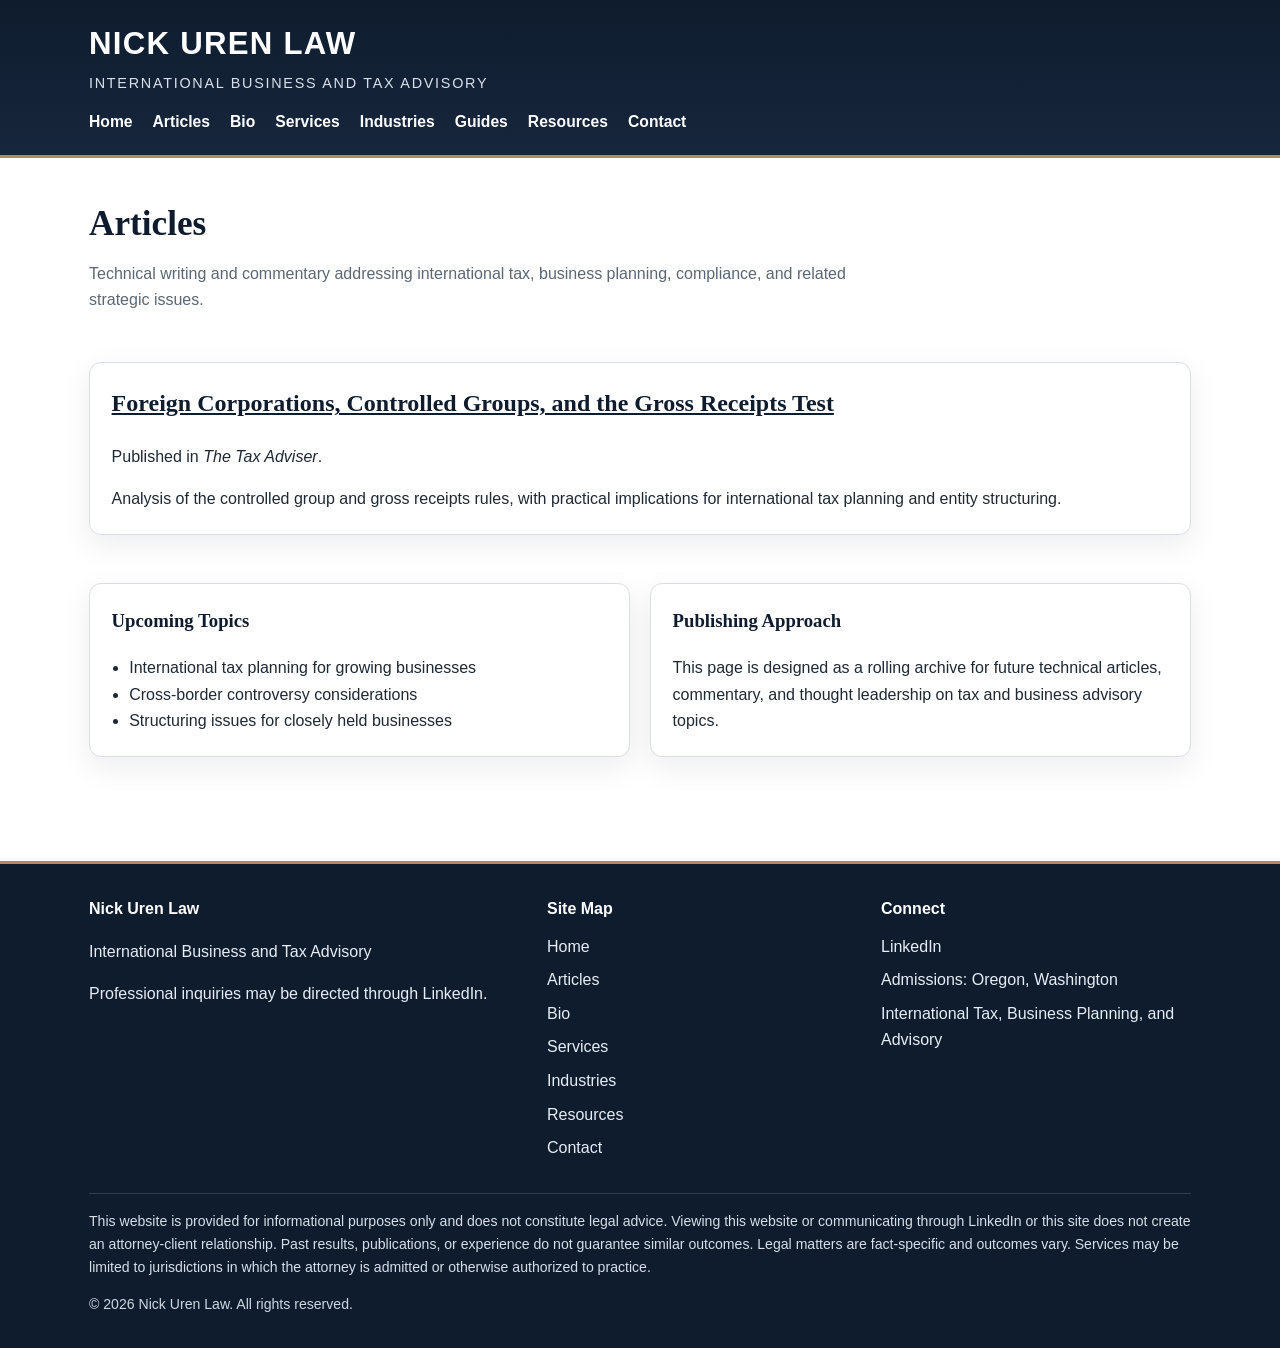
==== commit bc87985e: "Update articles.html" ====
--- a/articles.html
+++ b/articles.html
@@ -80,72 +80,6 @@
       </div>
     </div>
   </section>
-
-<section class="section">
-  <div class="card">
-
-<pre style="white-space: pre-wrap; font-family: inherit; line-height: 1.6;">
-
-Executive Summary
-Section 1059A has reemerged as a critical issue for tax year 2025 due to increased tariffs and the continued growth of foreign-owned U.S. businesses. Historically overlooked, Section 1059A now directly impacts taxable income by limiting inventory costs to the value declared for customs purposes, creating potential upward adjustments to income where inconsistencies exist. Many businesses implemented tariff mitigation strategies without considering the tax implications, leading to misalignment between customs values and tax reporting. This misalignment not only affects taxable income but also creates significant compliance risk, particularly with respect to Form 5472, where incorrect reporting can trigger a $25,000 penalty. As a result, tax practitioners must proactively identify and reconcile differences between customs valuation, transfer pricing, and tax accounting to ensure accurate reporting and avoid substantial penalties.
-
-The Convergence of Tariffs, Transfer Pricing, and U.S. Tax Compliance: Why Section 1059A Now Directly Impacts Taxable Income
-For many foreign-owned U.S. businesses, tariffs have historically been a peripheral consideration; tariffs either did not apply or were immaterial and were relevant only to logistics teams. Tariffs were largely not considered for U.S. income tax reporting purposes and were ignored by many CPAs and tax practitioners.
-
-That paradigm shifted in 2025 because of two converging factors: (1) a significant increase in foreign businesses incorporating U.S. businesses and (2) the Trump Administration’s broad increase in tariffs. Because of these interconnected issues, a little-known Code section enacted in the 1980s is back in the spotlight, Section 1059A.
-
-For tax practitioners serving small and medium sized inbound businesses, understanding Section 1059A is now essential to accurate tax compliance and risk management.
-
-The Statutory Framework
-Section 1059A provides that when a U.S. taxpayer imports property from a related party, the taxpayer’s tax basis or inventory cost cannot exceed the value declared for customs purposes. In other words, Section 1059A prevents taxpayers from using lower values for customs to reduce tariffs and then using higher values for inventory and tax purposes to increase deductions. The rule ensures consistency between customs reporting and income tax reporting.
-
-Historical Context
-When Section 1059A was enacted, tariffs were a more widely used tool by the U.S. government. However, since the 1990s, tariffs have waned as a broader tool in global trade. In addition, when Section 1059A was passed, there were far fewer foreign-owned U.S. businesses. As a result, relatively few U.S. taxpayers were impacted by Section 1059A over the last 30 years.
-
-Many tax practitioners, especially those serving small and medium-sized businesses, never encountered Section 1059A. Fast-forward to 2025, with a large increase in overarching tariffs and a trend of increasing foreign-owned U.S. businesses, tens of thousands of taxpayers could be impacted. These developments have brought Section 1059A squarely back into relevance for tax practitioners and their clients.
-
-Why This Matters in 2025
-U.S. businesses scrambled throughout 2025 to mitigate the impact of tariffs on their bottom line. In many cases, businesses were able to change their transfer pricing or use different valuation methods to lower the value of imported goods and decrease tariffs. Many tax practitioners assisted their clients in identifying and implementing these tariff mitigation strategies without regard to filing the 2025 tax returns.
-
-Now, as tax practitioners prepare their clients’ estimates and tax returns, they may not be immediately aware of inconsistencies between customs values and the tax basis of imported goods.
-
-This is particularly relevant for inbound foreign owners U.S. entities, where internal coordination between accounting, logistics, and tax functions is often limited.
-
-Impact on Taxable Income
-The practical effect of Section 1059A, in this context, is that it forces a downward adjustment to inventory cost and increases taxable income. Section 1059A caps the deductible inventory cost at the lower customs-based amount.
-
-This creates tension between:
-• transfer pricing (often profit-based methods),
-• customs valuation (often transaction-based or deductive methods), and
-• financial reporting and inventory accounting under Sections 471 and 263A.
-
-Form 5472 Implications and Penalty Exposure
-Failure to properly apply Section 1059A has direct consequences for Form 5472 reporting. Questions 37 and 38 require accurate reporting of related-party transactions, including inventory purchases and cost of goods sold.
-
-If Section 1059A is not addressed, taxpayers may not make the appropriate adjustments for inventory or cost of goods sold, making it unlikely these questions are answered accurately. This creates exposure to penalties for a substantially incomplete Form 5472, resulting in a $25,000 penalty per form for failure to file complete and accurate information.
-
-For foreign-owned U.S. corporations, and tax practitioners preparing returns, this is a high-risk issue that could leave practitioners on the hook.
-
-Practical Application
-You are now aware of Section 1059A and the repercussions of ignoring it. What’s next? The computation of a Section 1059A adjustment are laid out in 1.1059A and are relatively straightforward.
-
-However, it can be difficult to locate the proper information for the calculation. Businesses can refer to customs documentation like CPB Form 7501 (entry summary). However, often times related party imports will not be segregated from imports from unrelated parties. It can be difficult to get the necessary information to calculate the 1059A adjustment. If this is the case, this should be noted on Form 5472 in a statement, with an estimates, assumptions, and methodology.
-
-The Section 1059A adjustment should also be closely coordinated with the company’s transfer pricing and should be viewed in the totality of the business. U.S. taxpayers must satisfy the requirements of transfer pricing rules, customs rules, and Section 1059A, simultaneously.
-
-Emerging Enforcement and Coordination Issues
-Recent developments further complicate this analysis. The IRS has reiterated that Section 1059A operates independently of Section 482, meaning taxpayers must satisfy both regimes simultaneously.
-
-In parallel, U.S. Customs and Border Protection has increased scrutiny of related-party import pricing, particularly where transfer pricing studies are used to support customs valuation. Additionally, the U.S. Court of International Trade continues to emphasize that customs valuation must reflect the economic reality, which may diverge from transfer pricing outcomes.
-
-These developments directly impact the Section 1059A calculation. Where transfer pricing adjustments increase the intercompany mark-up, taxpayers must evaluate whether those increases exceed the customs value ceiling. Conversely, post-importation adjustments, related services, or true ups may require downward adjustments to inventory.
-
-As a practical matter, inbound businesses and tax practitioners serving those businesses, should implement a reconciliation process that aligns customs declarations, transfer pricing policies, and tax inventory calculations. Without this coordination, taxpayers risk distorted taxable income, inaccurate reporting, and significant penalties.
-
-</pre>
-
-  </div>
-</section>
   
 </main>
 
